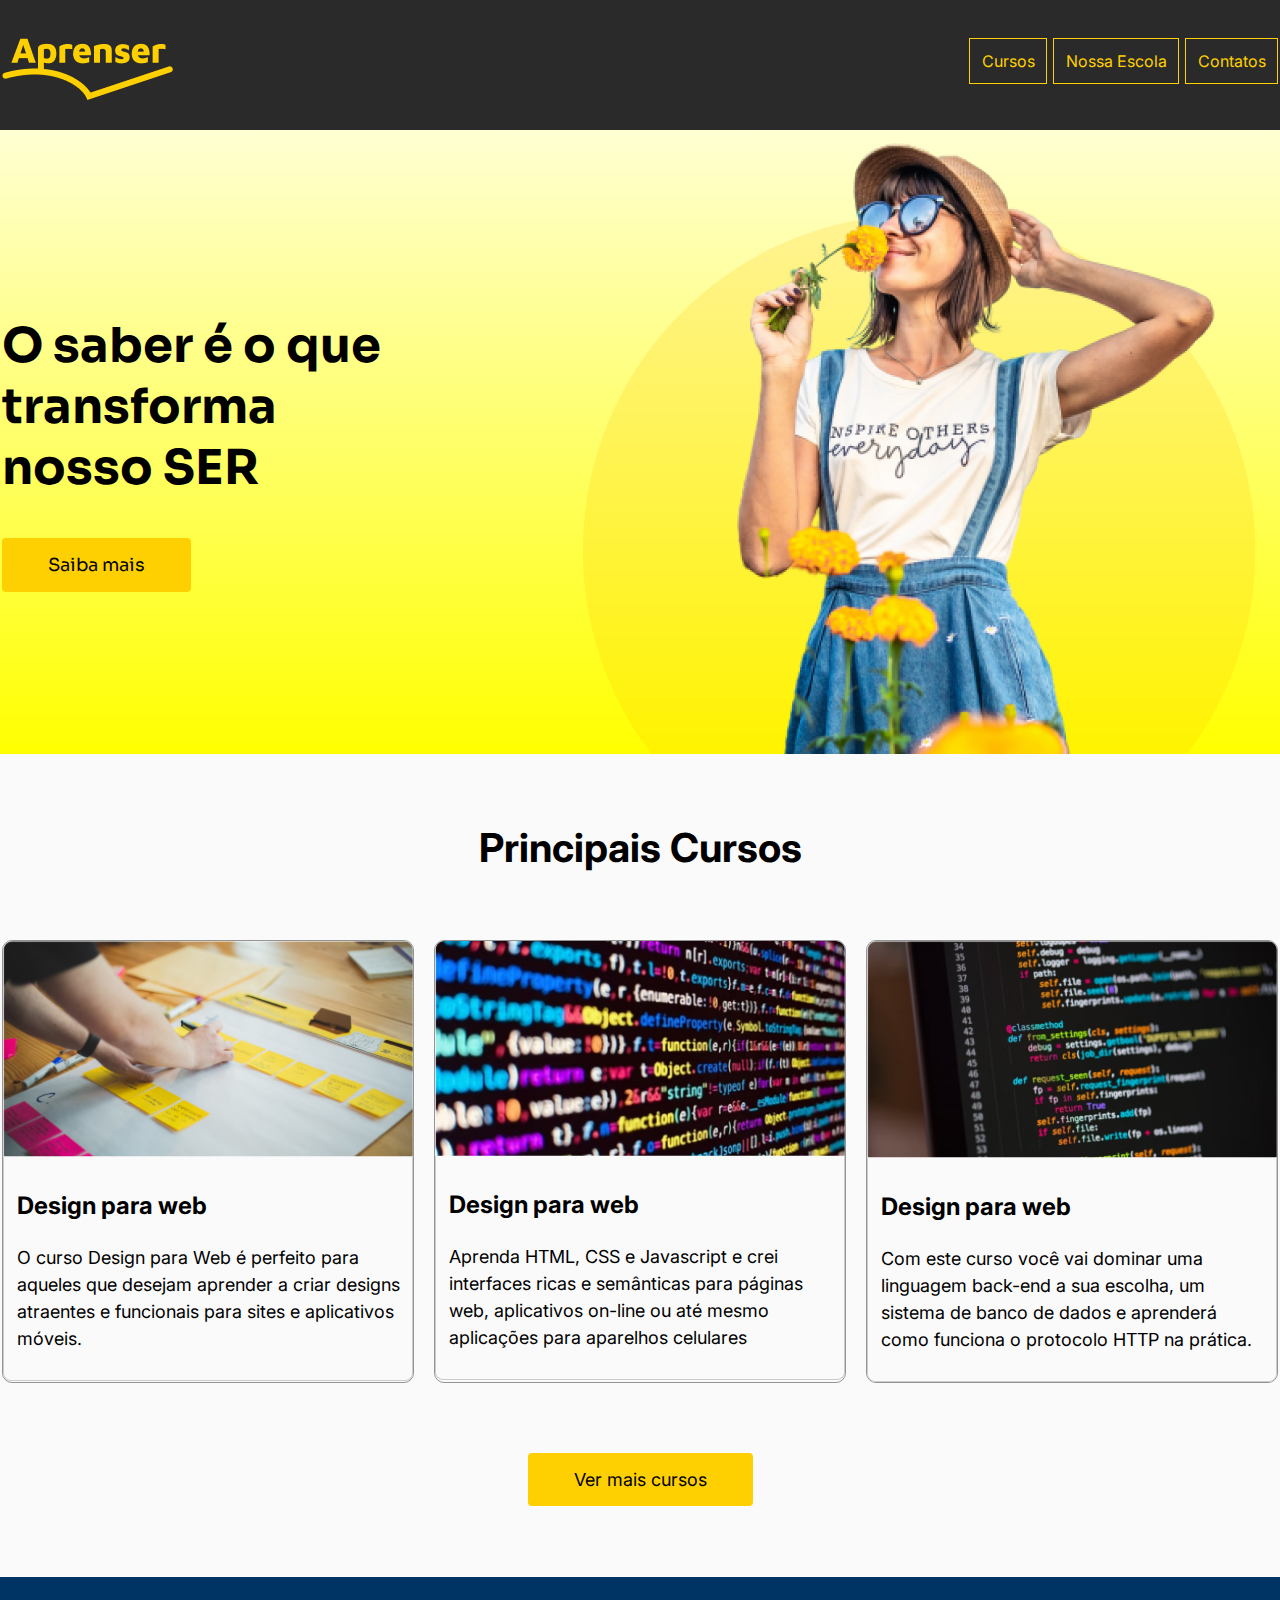
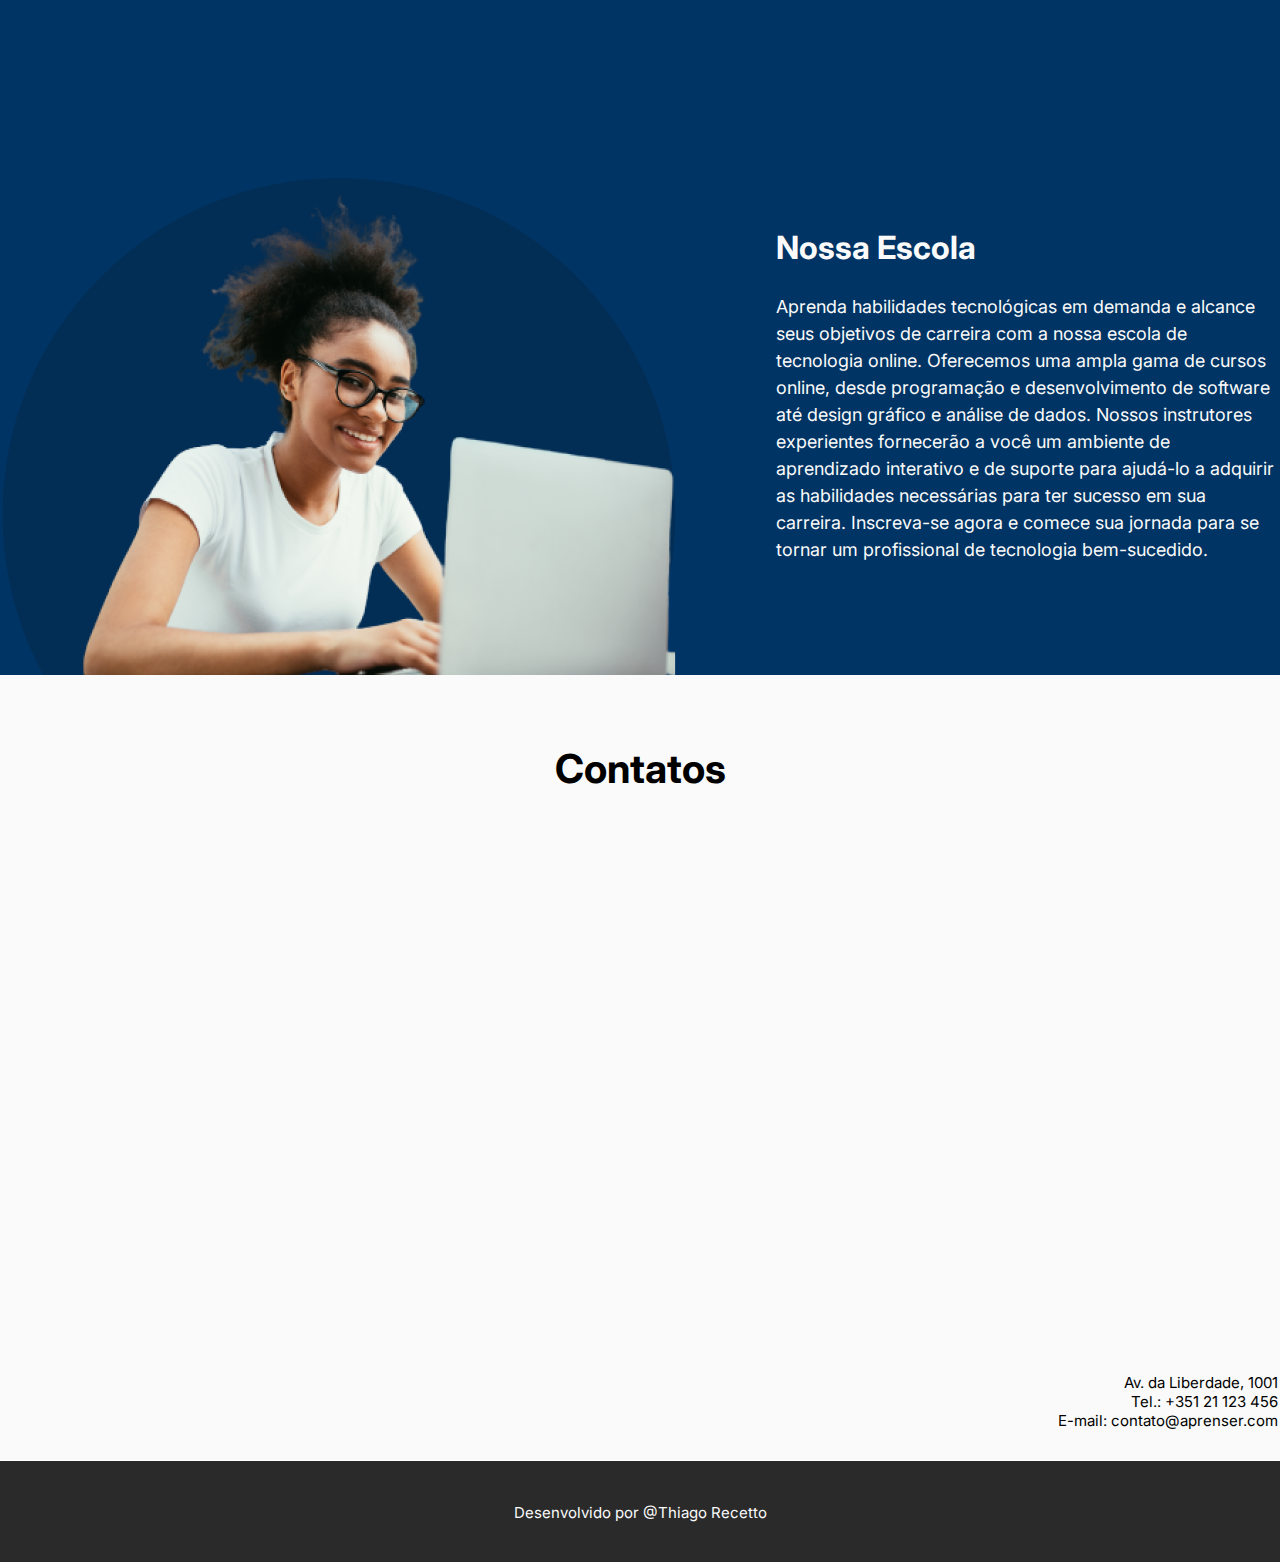
==== LojaProdutosEletronicos/Html/Index.html @ a1a393f5 "Add project files." ====
﻿<!DOCTYPE html>
<html>
<head>
    <meta charset="utf-8" />

    <title>Projeto Apreenser</title>

    <link href="../Css/normalize.css" rel="stylesheet" />
    <link rel="preconnect" href="https://fonts.googleapis.com">
    <link rel="preconnect" href="https://fonts.gstatic.com" crossorigin>
    <link href="https://fonts.googleapis.com/css2?family=Inter:wght@400;600&family=Sora:wght@400;600&display=swap" rel="stylesheet">
    <link rel="preconnect" href="https://fonts.googleapis.com">
    <link rel="preconnect" href="https://fonts.gstatic.com" crossorigin>
    <link href="https://fonts.googleapis.com/css2?family=Inter:wght@400;600&display=swap" rel="stylesheet">
    <link href="../Css/estilo.css" rel="stylesheet" />


</head>

<body>

    <div class="wrapperContainer wrapperContainer-dark wrapperContainer-header">
        <header class="header container">
            <img src="../Imagens/logoAprenser.png" alt="Alternate Text" />
            <nav class="header_nav">
                <ul>
                    <li><a href="#cursos">Cursos</a></li>
                    <li><a href="#escola">Nossa Escola</a></li>
                    <li><a href="#contatos">Contatos</a></li>
                </ul>
            </nav>
        </header>
        
    </div>

    <div class="wrapperContainer wrapperContainer-hero">
        <section class="container heroBanner">
            <div class="header_content">
                <h1 class="hero_title">O saber é o que transforma nosso <span class="upper">ser</span></h1>
                <a href="#" class="btn">Saiba mais</a>
            </div>
            <img src="../Imagens/HeroImage.png" alt="Mulher segurando flores" />
        </section>
    </div>

    <div class="wrapperContainer wrapperContainer-light">

        <section id="cursos" class="cursos container">
            <h2 class="section_title">Principais Cursos</h2>

            <div class="cursosContainer">

                <article class="curso_card">
                    <img src="../Imagens/curso-design.png" alt="Curso design" />
                    <div class="cursos_card_content">
                        <h3>Design para web</h3>
                        <p>
                            O curso Design para Web é perfeito para aqueles que desejam aprender a criar designs atraentes e funcionais para sites e aplicativos móveis.
                        </p>
                    </div>
                </article>

                <article class="curso_card">
                    <img src="../Imagens/curso-design-1.png" alt="Front End Developer" />
                    <div class="cursos_card_content">
                        <h3>Design para web</h3>
                        <p>
                            Aprenda HTML, CSS e Javascript e crei interfaces ricas e semânticas para páginas web, aplicativos on-line ou até mesmo aplicações para aparelhos celulares
                        </p>
                    </div>
                </article>

                <article class="curso_card">
                    <img src="../Imagens/curso-design-2.png" alt="Back End Developer" />
                    <div class="cursos_card_content">
                        <h3>Design para web</h3>
                        <p>
                            Com este curso você vai dominar uma linguagem back-end a sua escolha, um sistema de banco de dados e aprenderá como funciona o protocolo HTTP na prática.
                        </p>
                    </div>
                </article>

            </div>
            <a href="#" class="btn section_btn">Ver mais cursos</a>
        </section>
    </div>

    <div class="wrapperContainer wrapperContainer-dark2">
        <section class="container escola" id="escola">
            <img src="../Imagens/nossa-escola.png" alt="Mulher jovem feliz" />
            <div class="escola_content">
                <h2 class="escola_title">Nossa Escola</h2>
                <p>Aprenda habilidades tecnológicas em demanda e alcance seus objetivos de carreira com a nossa escola de tecnologia online. Oferecemos uma ampla gama de cursos online, desde programação e desenvolvimento de software até design gráfico e análise de dados. Nossos instrutores experientes fornecerão a você um ambiente de aprendizado interativo e de suporte para ajudá-lo a adquirir as habilidades necessárias para ter sucesso em sua carreira. Inscreva-se agora e comece sua jornada para se tornar um profissional de tecnologia bem-sucedido.</p>
            </div>
        </section>
    </div>

    <div class="wrapperContainer wrapperContainer-light">
        <section class="container contatos" id="contatos">
            <h2 class="section_title">Contatos</h2>
            <iframe src="https://www.google.com/maps/embed?pb=!1m18!1m12!1m3!1d3599.2522403306925!2d-49.33371122384569!3d-25.563273538179626!2m3!1f0!2f0!3f0!3m2!1i1024!2i768!4f13.1!3m3!1m2!1s0x94dcfdb134d90597%3A0x36ea6a65fd8b4e02!2sRua%20Hermes%20Faria%20de%20Macedo%2C%20321%20-%20Tatuquara%2C%20Curitiba%20-%20PR%2C%2081470-200!5e0!3m2!1spt-BR!2sbr!4v1699468764628!5m2!1spt-BR!2sbr" width="1280" height="450" style="border:0;" allowfullscreen="" loading="lazy" referrerpolicy="no-referrer-when-downgrade"></iframe>
            <address class="contatos_address">
                <div class="contatos_content">
                    Av. da Liberdade, 1001 <br />
                    Tel.: +351 21 123 456 <br />
                    E-mail: contato@aprenser.com
                </div>
            </address>
        </section>
    </div>

    <div class="wrapperContainer wrapperContainer-dark">
        <footer class="footer">Desenvolvido por <a href="https://wwww.gooogle.com">@Thiago Recetto</a></footer>
    </div>

</body>

</html>
---- LojaProdutosEletronicos/Css/estilo.css ----
﻿:root {
    --primary-color: #FED001;
}

html {
    /*font-size: 62.5%;
    font-family: 'Inter' , sans-serif;
    font-weight: 400;*/
    font: 400 62.5% 'Inter', sans-serif;
}

p, a {
    font-size: 1.6rem;
}

h1 {
    font-size: 4.8rem;
}

h2 {
    font-size: 4rem;
}

h3 {
    font-size: 3.2rem;
}

nav a {
    color: inherit;
}

.upper {
    text-transform: uppercase;
}

.btn {
    background-color: var(--primary-color);
    border-radius: 4px;
    font-size: 1.8rem;
    text-decoration: none;
    padding: 1.6rem 4.6rem;
    display: inline-block;
    color: inherit;
}

.wrapperContainer {
    padding-top: 1px;
}

.wrapperContainer-dark {
    background-color: #2a2a2a;
    color: #fafafa;
}

.wrapperContainer-light {
    background-color: #fafafa;
    margin-bottom: 1px;
}

.wrapperContainer-dark2 {
    background-color: #003464;
    color: #fafafa;
}

.wrapperContainer-header {
    position: fixed;
    width: 100%;
    padding-bottom: 1rem;
}

.container {
    max-width: 127.6rem;
    margin: auto;
}

.section_title {
    padding: 3.5rem 0;
    text-align: center;
}

.section_btn {
    margin: 7rem 0;
}

.header{
    display: flex;
    justify-content: space-between;
    align-items:center;
    color: var(--primary-color);
    padding: 2rem 0;
}

.header_nav a{
    padding: .75em 1.15rem;;
    border: solid 1px;
    text-decoration: none;
}

.header_nav ul{
    display: flex;
    grid-gap: .6rem;
    list-style-type: none;
}

nav a{red}

.wrapperContainer-hero {
    background-image: linear-gradient(transparent, yellow );
    font-family: 'Sora', sans-serif;
}

.heroBanner {
    display: flex;
    justify-content: space-between;
    align-items: center;
    grid-gap: 20rem;
    margin-top: 12rem;
}

.hero_title {
    margin-bottom: 4rem;
}

.cursos {
    text-align: center;
}

.cursosContainer {
    display: flex;
    text-align: left;
    grid-gap: 2rem;
}

.curso_card {
    border: 1px solid #949494;
    border-radius: 10px;
    overflow: hidden;
    /*flex-grow: 1;
    flex-shrink: 1;
    flex-basis: 0;*/
    flex: 1;
}

    .curso_card img {
        display: block;
        width: 100%;
    }

    .curso_card h3 {
        font-size: 2.4rem;
    }

    .curso_card p {
        font-size: 1.8rem;
        line-height: 1.5;
    }

.cursos_card_content {
    border: 1px solid #ccc;
    border-radius: 0 0 8px 8px;
    border-top: transparent;
    overflow: hidden;
    padding: 1rem 1.25rem;
}

.escola {
    display: flex;
    grid-gap: 10rem;
    padding-top: 20rem;
}

.escola_title {
    font-size: 3.2rem;
    margin-top: 5rem;
}

.escola p {
    font-size: 1.8rem;
    line-height: 1.5;
}

.contatos_address {
    text-align: right;
    font: 400 1.5rem "Inter", sans-serif;
    margin-top: 3rem;
    padding: 3rem 0;
}

footer {
    margin-top: 1px;
    font-size: 1.5rem;
    text-align: center;
    color: inherit;
    padding: 4rem 0;
}

    footer a {
        font-size: inherit;
        color: inherit;
        text-decoration: none;
    }
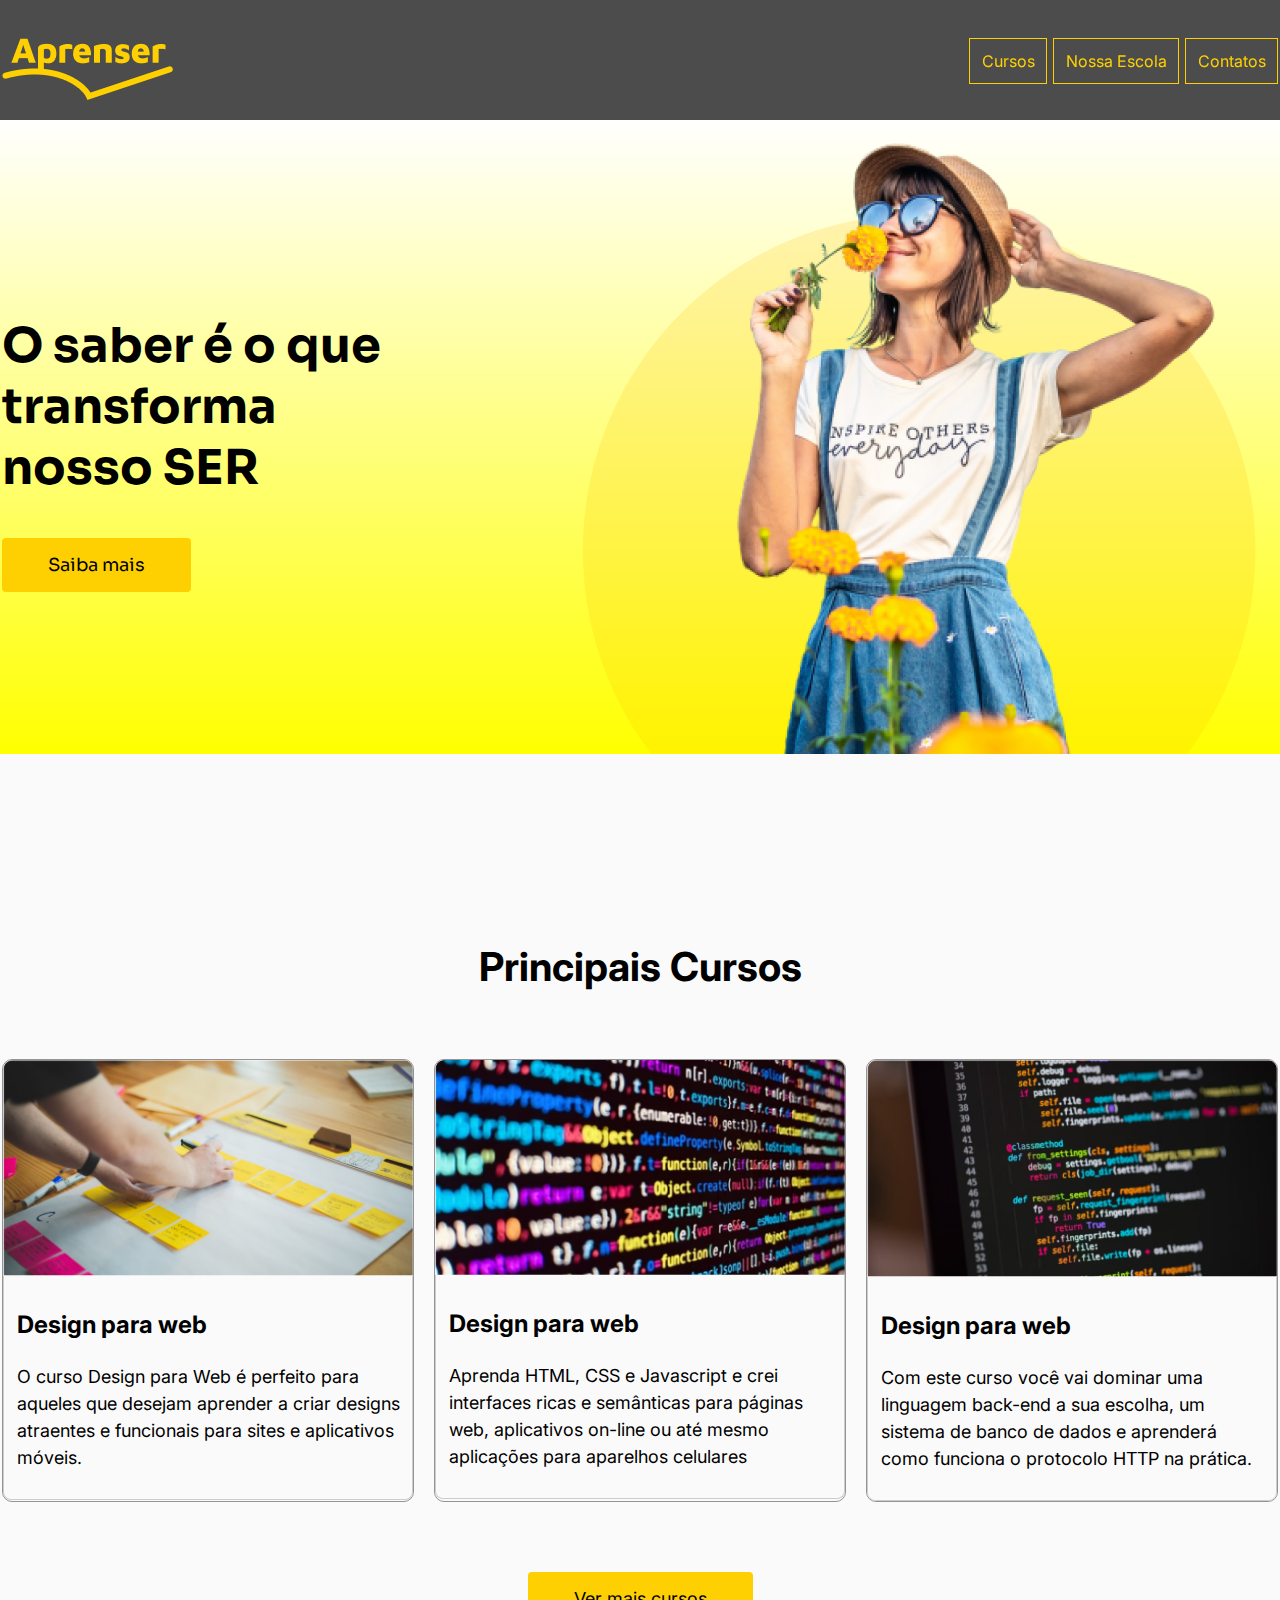
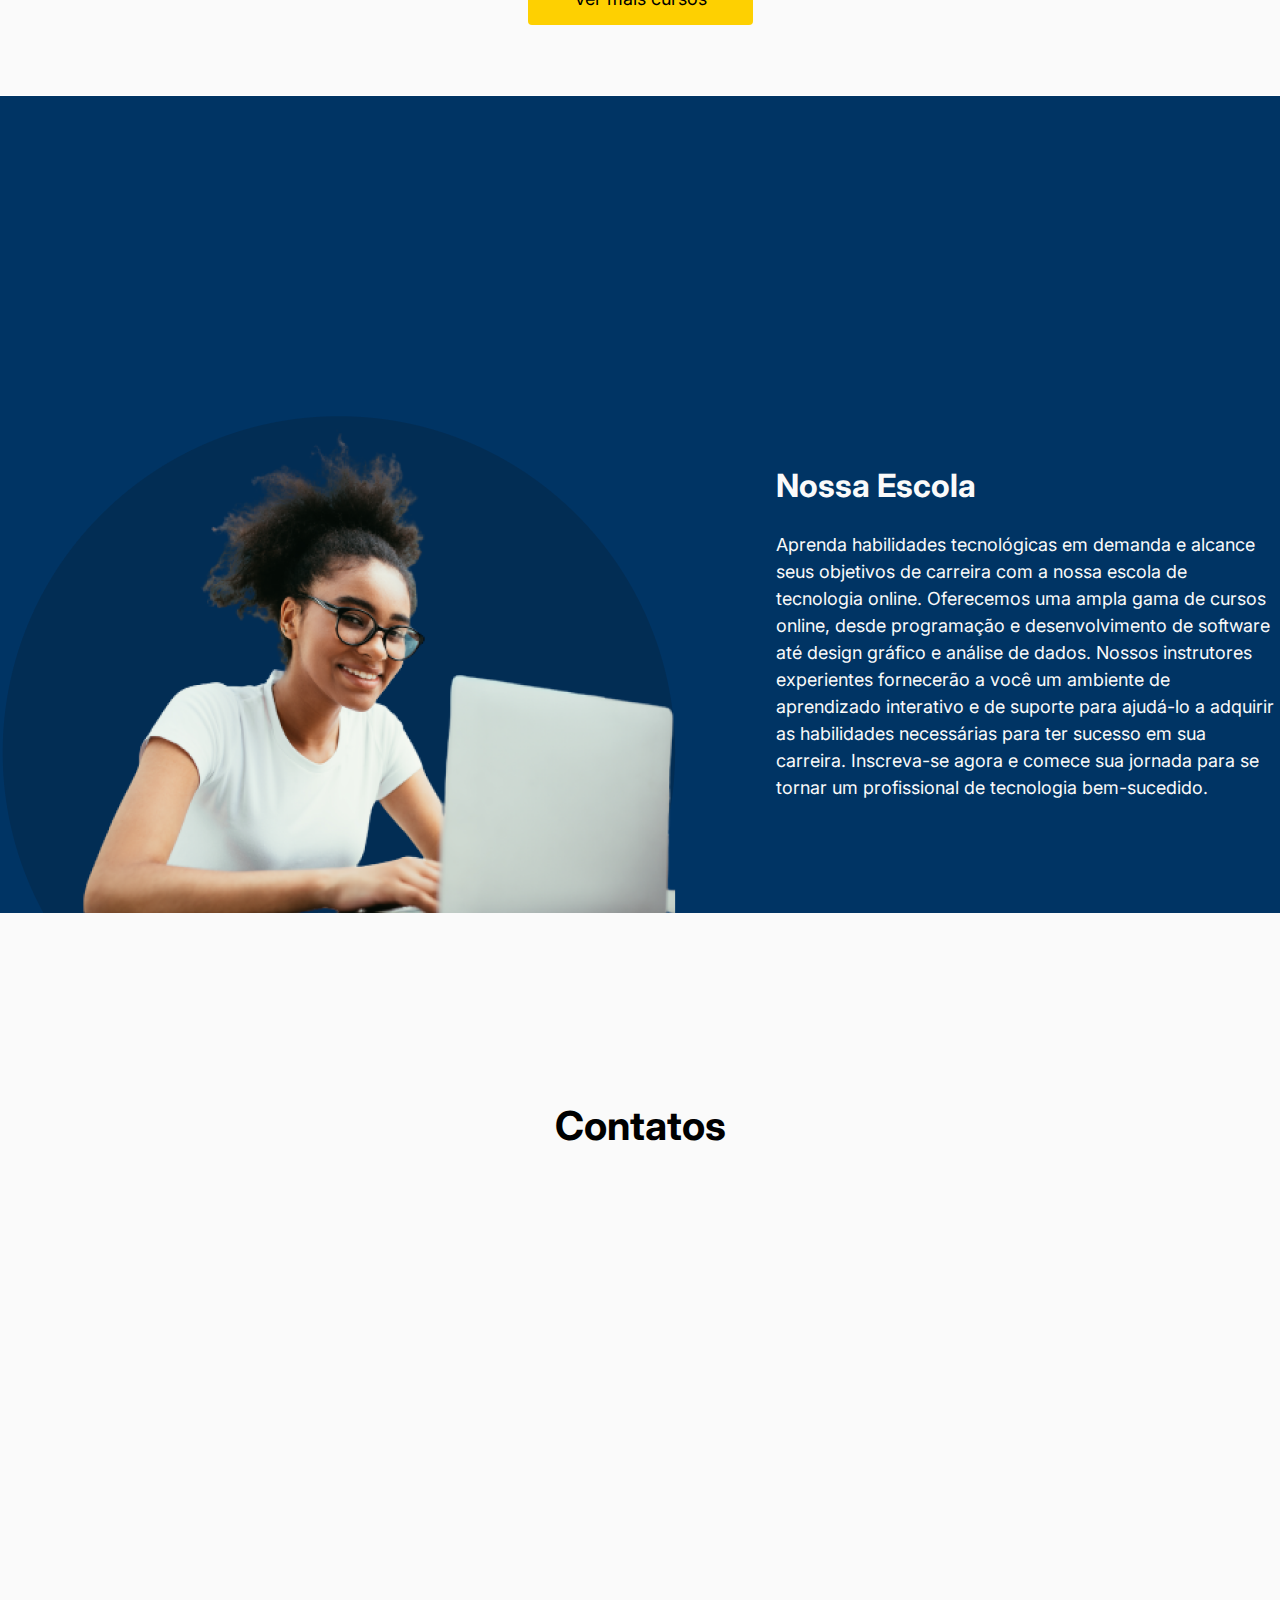
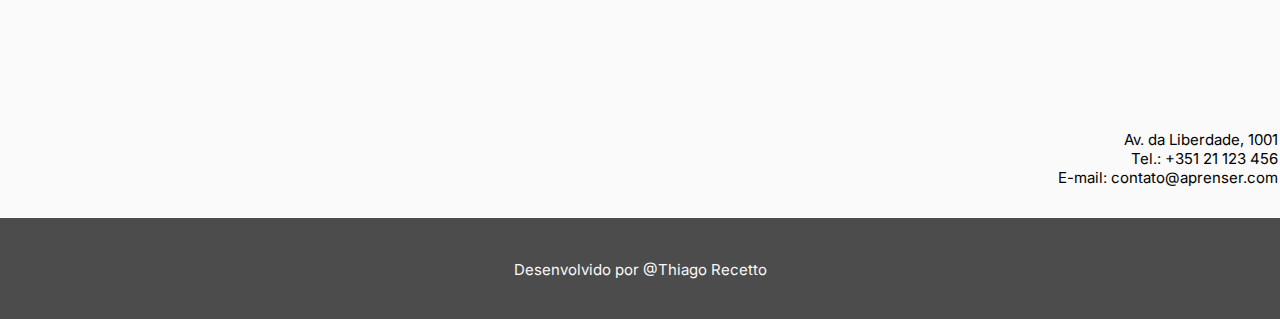
==== commit 4574b026: "Alterado Header e posições containers" ====
--- a/LojaProdutosEletronicos/Html/Index.html
+++ b/LojaProdutosEletronicos/Html/Index.html
@@ -43,9 +43,9 @@
         </section>
     </div>
 
-    <div class="wrapperContainer wrapperContainer-light">
+    <div class="wrapperContainer wrapperContainer-light wrapperContainer-padded" id="cursos">
 
-        <section id="cursos" class="cursos container">
+        <section class="cursos container">
             <h2 class="section_title">Principais Cursos</h2>
 
             <div class="cursosContainer">
@@ -85,8 +85,8 @@
         </section>
     </div>
 
-    <div class="wrapperContainer wrapperContainer-dark2">
-        <section class="container escola" id="escola">
+    <div class="wrapperContainer wrapperContainer-dark2 wrapperContainer-padded" id="escola">
+        <section class="container escola" >
             <img src="../Imagens/nossa-escola.png" alt="Mulher jovem feliz" />
             <div class="escola_content">
                 <h2 class="escola_title">Nossa Escola</h2>
@@ -95,8 +95,8 @@
         </section>
     </div>
 
-    <div class="wrapperContainer wrapperContainer-light">
-        <section class="container contatos" id="contatos">
+    <div class="wrapperContainer wrapperContainer-light wrapperContainer-padded" id="contatos">
+        <section class="container contatos">
             <h2 class="section_title">Contatos</h2>
             <iframe src="https://www.google.com/maps/embed?pb=!1m18!1m12!1m3!1d3599.2522403306925!2d-49.33371122384569!3d-25.563273538179626!2m3!1f0!2f0!3f0!3m2!1i1024!2i768!4f13.1!3m3!1m2!1s0x94dcfdb134d90597%3A0x36ea6a65fd8b4e02!2sRua%20Hermes%20Faria%20de%20Macedo%2C%20321%20-%20Tatuquara%2C%20Curitiba%20-%20PR%2C%2081470-200!5e0!3m2!1spt-BR!2sbr!4v1699468764628!5m2!1spt-BR!2sbr" width="1280" height="450" style="border:0;" allowfullscreen="" loading="lazy" referrerpolicy="no-referrer-when-downgrade"></iframe>
             <address class="contatos_address">
--- a/LojaProdutosEletronicos/Css/estilo.css
+++ b/LojaProdutosEletronicos/Css/estilo.css
@@ -48,7 +48,8 @@
 }
 
 .wrapperContainer-dark {
-    background-color: #2a2a2a;
+    /*background-color: #2a2a2a;*/
+    background-color: rgba(0,0,0,.7);
     color: #fafafa;
 }
 
@@ -63,9 +64,14 @@
 }
 
 .wrapperContainer-header {
-    position: fixed;
+    position: sticky;
     width: 100%;
-    padding-bottom: 1rem;
+    top: 0;
+    left: 0;
+}
+
+.wrapperContainer-padded{
+    padding-top: 12rem;
 }
 
 .container {
@@ -91,7 +97,7 @@
 }
 
 .header_nav a{
-    padding: .75em 1.15rem;;
+    padding: .75em 1.15rem;
     border: solid 1px;
     text-decoration: none;
 }
@@ -101,8 +107,6 @@
     grid-gap: .6rem;
     list-style-type: none;
 }
-
-nav a{red}
 
 .wrapperContainer-hero {
     background-image: linear-gradient(transparent, yellow );
@@ -114,7 +118,6 @@
     justify-content: space-between;
     align-items: center;
     grid-gap: 20rem;
-    margin-top: 12rem;
 }
 
 .hero_title {
